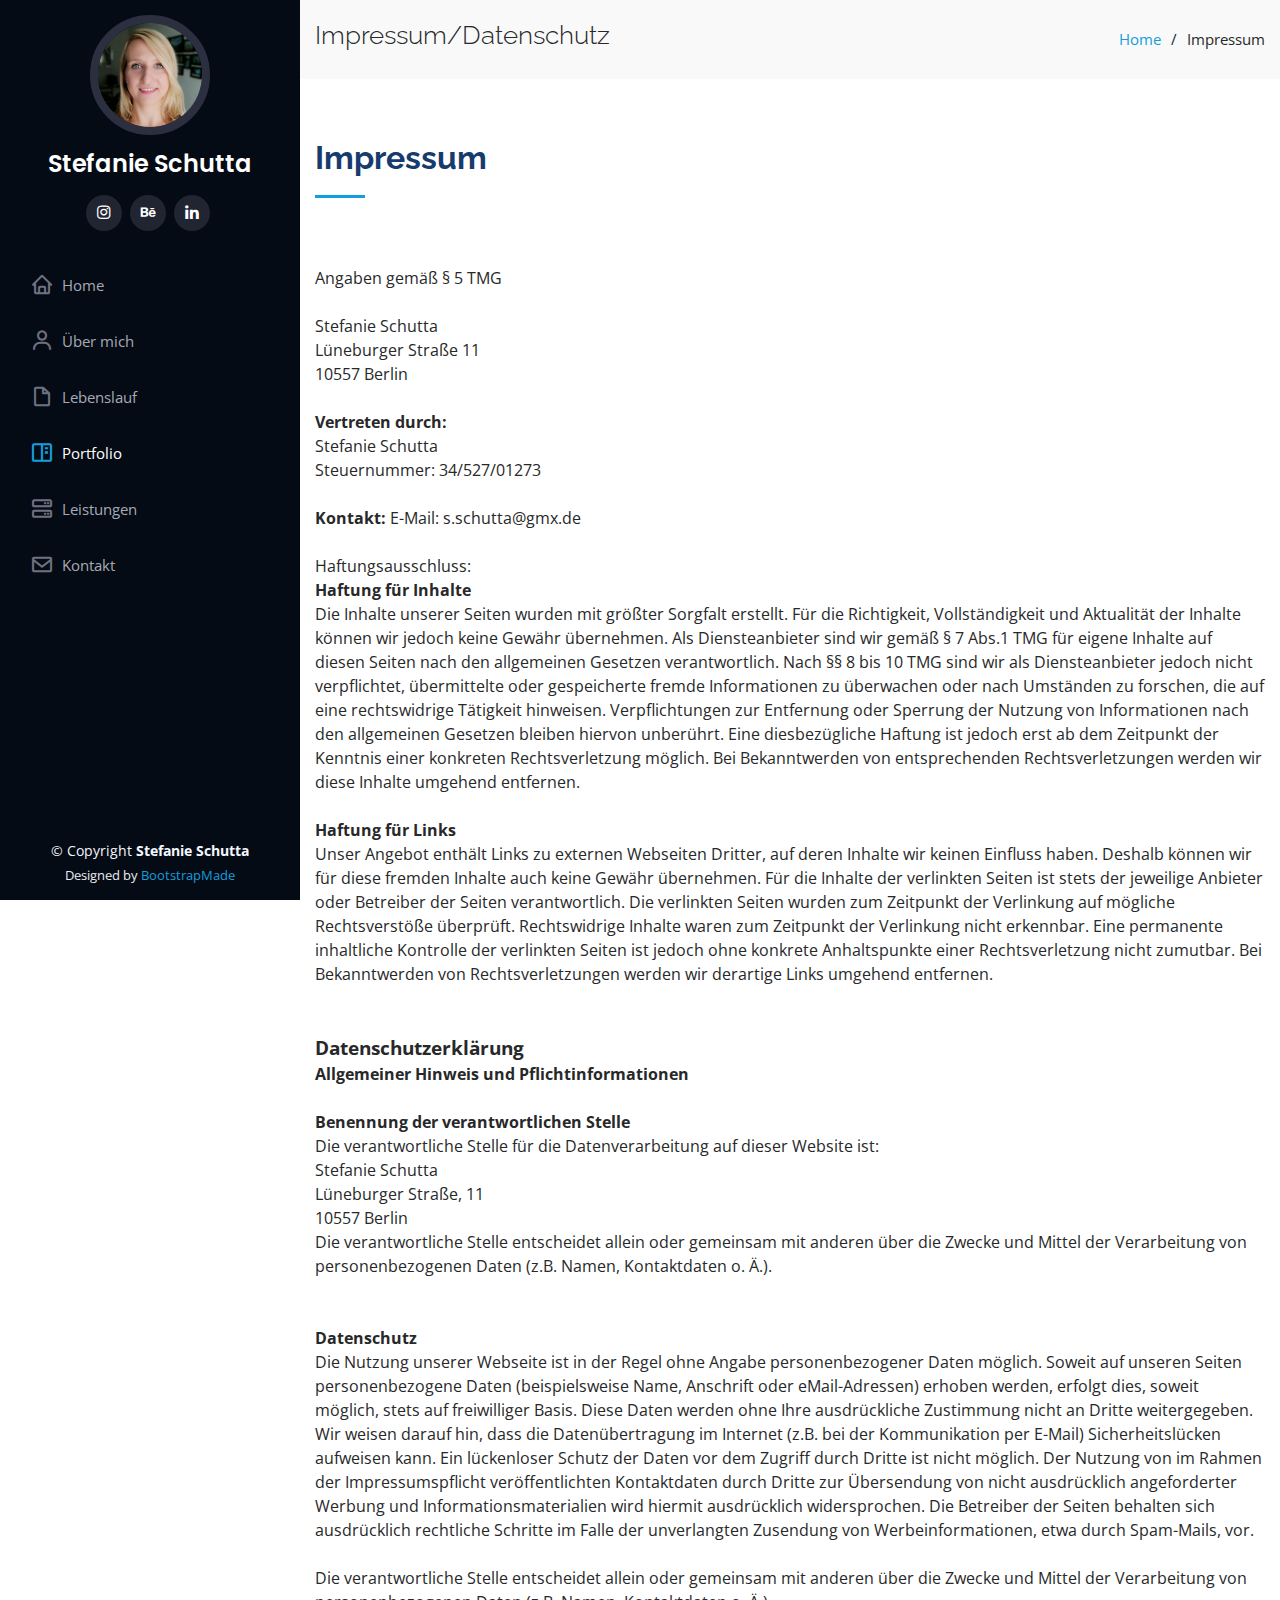
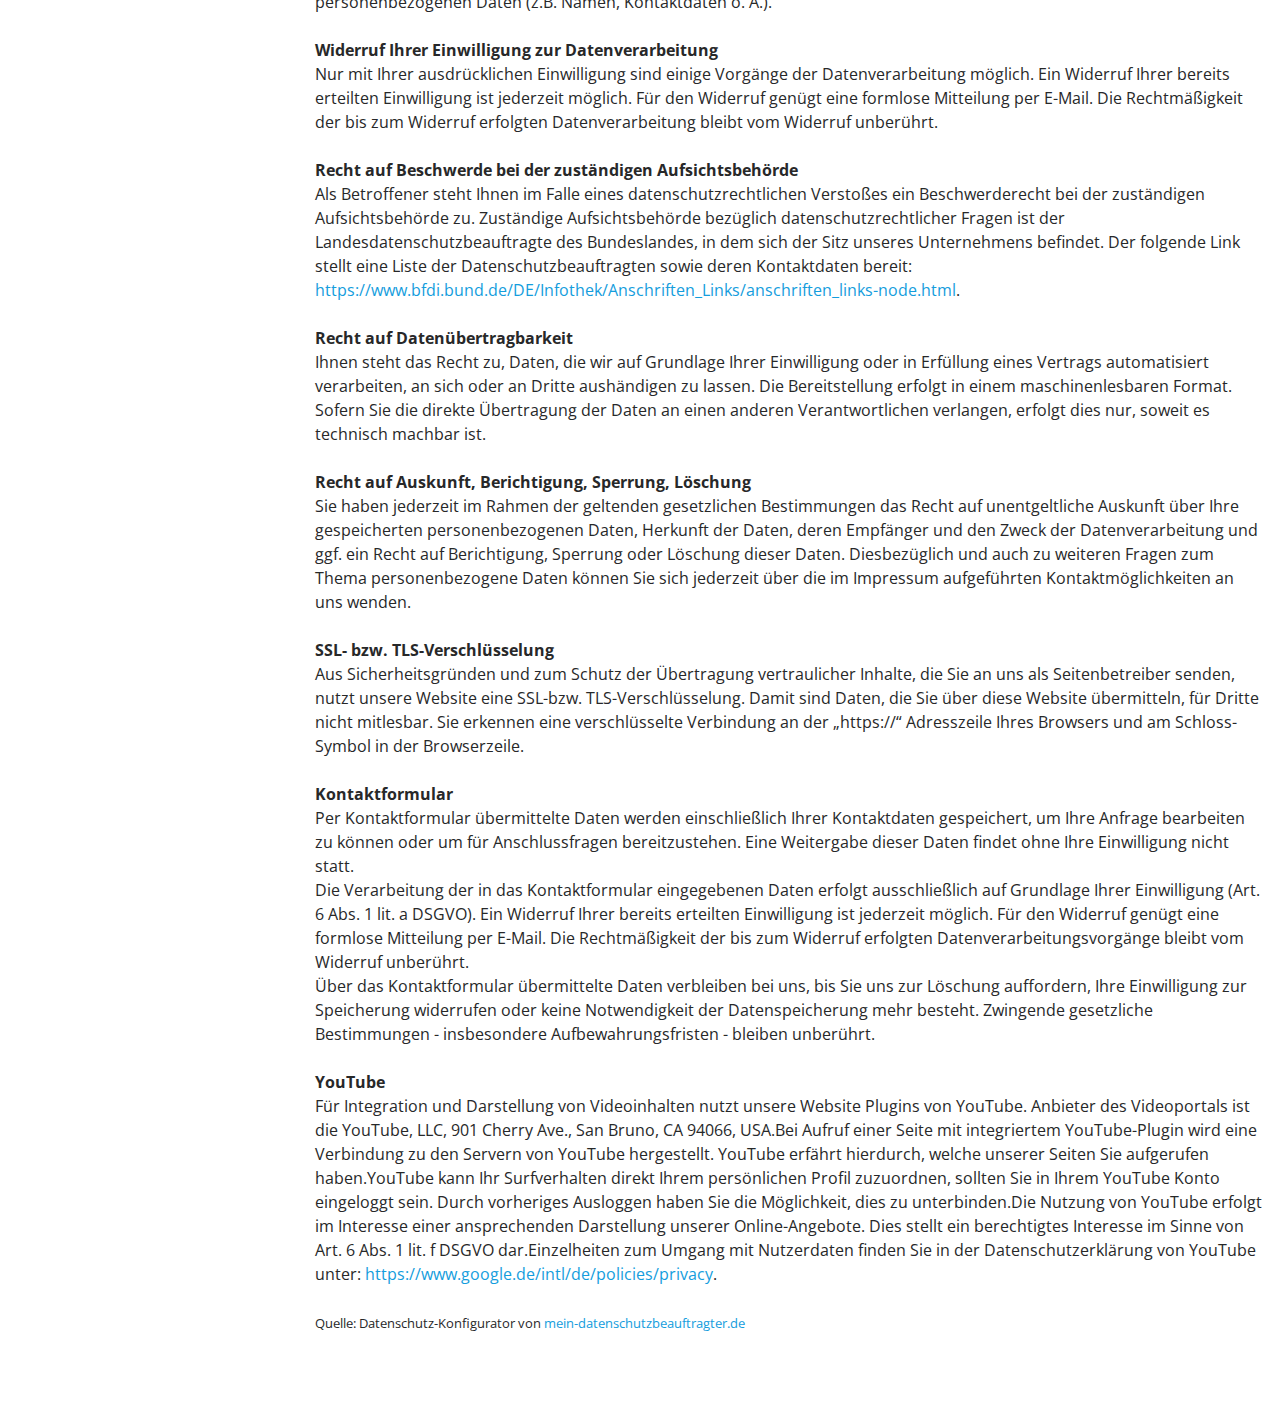
==== impressum.html @ f5944e2e "add impressum, content, portfolio" ====
<!DOCTYPE html>
<html lang="en">

<head>
  <meta charset="utf-8">
  <meta content="width=device-width, initial-scale=1.0" name="viewport">

  <title>Impressum</title>
  <meta content="" name="description">
  <meta content="" name="keywords">

  <!-- Favicons -->
  <link href="assets/img/favicon.png" rel="icon">
  <link href="assets/img/apple-touch-icon.png" rel="apple-touch-icon">

  <!-- Google Fonts -->
  <link href="https://fonts.googleapis.com/css?family=Open+Sans:300,300i,400,400i,600,600i,700,700i|Raleway:300,300i,400,400i,500,500i,600,600i,700,700i|Poppins:300,300i,400,400i,500,500i,600,600i,700,700i" rel="stylesheet">

  <!-- Vendor CSS Files -->
  <link href="assets/vendor/bootstrap/css/bootstrap.min.css" rel="stylesheet">
  <link href="assets/vendor/icofont/icofont.min.css" rel="stylesheet">
  <link href="assets/vendor/boxicons/css/boxicons.min.css" rel="stylesheet">
  <link href="assets/vendor/venobox/venobox.css" rel="stylesheet">
  <link href="assets/vendor/owl.carousel/assets/owl.carousel.min.css" rel="stylesheet">
  <link href="assets/vendor/aos/aos.css" rel="stylesheet">

  <!-- Template Main CSS File -->
  <link href="assets/css/style.css" rel="stylesheet">

  <!-- =======================================================
  * Template Name: iPortfolio - v1.5.0
  * Template URL: https://bootstrapmade.com/iportfolio-bootstrap-portfolio-websites-template/
  * Author: BootstrapMade.com
  * License: https://bootstrapmade.com/license/
  ======================================================== -->
</head>

<body>

  <!-- ======= Mobile nav toggle button ======= -->
  <button type="button" class="mobile-nav-toggle d-xl-none"><i class="icofont-navigation-menu"></i></button>

  <!-- ======= Header ======= -->
  <header id="header">
    <div class="d-flex flex-column">

      <div class="profile">
        <img src="assets/img/profile-img.jpg" alt="" class="img-fluid rounded-circle">
        <h1 class="text-light"><a href="index.html">Stefanie Schutta</a></h1>
        <div class="social-links mt-3 text-center">
          <a href="https://www.instagram.com/stefanie.schutta/" target="blank" class="instagram"><i
              class="bx bxl-instagram"></i></a>
          <a href="https://www.behance.net/stefanieschutta" target="blank" class="google-plus"><i class='bx bxl-behance'></i></a>
          <a href="https://www.linkedin.com/in/stefanie-schutta-068b83188/" target="blank" class="linkedin"><i
              class="bx bxl-linkedin"></i></a>
        </div>
      </div>

      <nav class="nav-menu">
        <ul>
          <li><a href="index.html"><i class="bx bx-home"></i> <span>Home</span></a></li>
          <li><a href="#about"><i class="bx bx-user"></i> <span>Über mich</span></a></li>
          <li><a href="#resume"><i class="bx bx-file-blank"></i> <span>Lebenslauf</span></a></li>
          <li class="active"><a href="#portfolio"><i class="bx bx-book-content"></i> Portfolio</a></li>
          <li><a href="#services"><i class="bx bx-server"></i> Leistungen</a></li>
          <li><a href="#contact"><i class="bx bx-envelope"></i> Kontakt</a></li>

        </ul>
      </nav><!-- .nav-menu -->
      <button type="button" class="mobile-nav-toggle d-xl-none"><i class="icofont-navigation-menu"></i></button>

    </div>
  </header><!-- End Header -->

  <main id="main">

    <!-- ======= Breadcrumbs ======= -->
    <section id="breadcrumbs" class="breadcrumbs">
      <div class="container">

        <div class="d-flex justify-content-between align-items-center">
          <h2>Impressum/Datenschutz</h2>
          <ol>
            <li><a href="index.html">Home</a></li>
            <li>Impressum</li>
          </ol>
        </div>

      </div>
    </section><!-- End Breadcrumbs -->

<!-- ======= Impressum Section ======= -->
<section id="about" class="about">
  <div class="container">

    <div class="section-title">
      <h2>Impressum</h2><br><br>
      <p>Angaben gemäß § 5 TMG
      <br>
      <br> Stefanie Schutta
      <br> Lüneburger Straße 11
      <br> 10557 Berlin
      <br><br> <strong> Vertreten durch:</strong>
      <br> Stefanie Schutta
      <br> Steuernummer: 34/527/01273
      <br> <br>
      <strong> Kontakt:</strong>
      E-Mail: s.schutta@gmx.de
      <br> <br>
      Haftungsausschluss:
      <p><strong>Haftung für Inhalte</strong></p>
      Die Inhalte unserer Seiten wurden mit größter Sorgfalt erstellt. Für die Richtigkeit, Vollständigkeit und Aktualität der
      Inhalte können wir jedoch keine Gewähr übernehmen. Als Diensteanbieter sind wir gemäß § 7 Abs.1 TMG für eigene Inhalte
      auf diesen Seiten nach den allgemeinen Gesetzen verantwortlich. Nach §§ 8 bis 10 TMG sind wir als Diensteanbieter jedoch
      nicht verpflichtet, übermittelte oder gespeicherte fremde Informationen zu überwachen oder nach Umständen zu forschen,
      die auf eine rechtswidrige Tätigkeit hinweisen. Verpflichtungen zur Entfernung oder Sperrung der Nutzung von
      Informationen nach den allgemeinen Gesetzen bleiben hiervon unberührt. Eine diesbezügliche Haftung ist jedoch erst ab
      dem Zeitpunkt der Kenntnis einer konkreten Rechtsverletzung möglich. Bei Bekanntwerden von entsprechenden
      Rechtsverletzungen werden wir diese Inhalte umgehend entfernen.
      <br><br>
      <p><strong> Haftung für Links </strong></p>
      Unser Angebot enthält Links zu externen Webseiten Dritter, auf deren Inhalte wir keinen Einfluss haben. Deshalb können
      wir für diese fremden Inhalte auch keine Gewähr übernehmen. Für die Inhalte der verlinkten Seiten ist stets der
      jeweilige Anbieter oder Betreiber der Seiten verantwortlich. Die verlinkten Seiten wurden zum Zeitpunkt der Verlinkung
      auf mögliche Rechtsverstöße überprüft. Rechtswidrige Inhalte waren zum Zeitpunkt der Verlinkung nicht erkennbar. Eine
      permanente inhaltliche Kontrolle der verlinkten Seiten ist jedoch ohne konkrete Anhaltspunkte einer Rechtsverletzung
      nicht zumutbar. Bei Bekanntwerden von Rechtsverletzungen werden wir derartige Links umgehend entfernen.
      <br> <br><br>

      <p><strong><big>Datenschutzerklärung</big></strong></p>
      <p><strong>Allgemeiner Hinweis und Pflichtinformationen</strong></p>
      <br>
      <p><strong>Benennung der verantwortlichen Stelle</strong></p>
      <p>Die verantwortliche Stelle für die Datenverarbeitung auf dieser Website ist:</p>
      <p><span id="s3-t-ansprechpartner">Stefanie Schutta</span><br><span
          id="s3-t-strasse">Lüneburger Straße, 11</span><br><span id="s3-t-plz">10557</span> <span id="s3-t-ort">Berlin</span>
          <br>
      </p>
      <p></p>
      <p>Die verantwortliche Stelle entscheidet allein oder gemeinsam mit anderen über die Zwecke und Mittel der Verarbeitung
        von personenbezogenen Daten (z.B. Namen, Kontaktdaten o. Ä.).</p>
        <br><br>
     <p><strong> Datenschutz </strong></p>
      Die Nutzung unserer Webseite ist in der Regel ohne Angabe personenbezogener Daten möglich. Soweit auf unseren Seiten
      personenbezogene Daten (beispielsweise Name, Anschrift oder eMail-Adressen) erhoben werden, erfolgt dies, soweit
      möglich, stets auf freiwilliger Basis. Diese Daten werden ohne Ihre ausdrückliche Zustimmung nicht an Dritte
      weitergegeben. Wir weisen darauf hin, dass die Datenübertragung im Internet (z.B. bei der Kommunikation per E-Mail)
      Sicherheitslücken aufweisen kann. Ein lückenloser Schutz der Daten vor dem Zugriff durch Dritte ist nicht möglich. Der
      Nutzung von im Rahmen der Impressumspflicht veröffentlichten Kontaktdaten durch Dritte zur Übersendung von nicht
      ausdrücklich angeforderter Werbung und Informationsmaterialien wird hiermit ausdrücklich widersprochen. Die Betreiber
      der Seiten behalten sich ausdrücklich rechtliche Schritte im Falle der unverlangten Zusendung von Werbeinformationen,
      etwa durch Spam-Mails, vor. </p>
      <br>      
      <p>Die verantwortliche Stelle entscheidet allein oder gemeinsam mit anderen über die Zwecke und Mittel der Verarbeitung
        von personenbezogenen Daten (z.B. Namen, Kontaktdaten o. Ä.).</p>
      <br>
      <p><strong>Widerruf Ihrer Einwilligung zur Datenverarbeitung</strong></p>
      <p>Nur mit Ihrer ausdrücklichen Einwilligung sind einige Vorgänge der Datenverarbeitung möglich. Ein Widerruf Ihrer
        bereits erteilten Einwilligung ist jederzeit möglich. Für den Widerruf genügt eine formlose Mitteilung per E-Mail. Die
        Rechtmäßigkeit der bis zum Widerruf erfolgten Datenverarbeitung bleibt vom Widerruf unberührt.</p>
      <br>
      <p><strong>Recht auf Beschwerde bei der zuständigen Aufsichtsbehörde</strong></p>
      <p>Als Betroffener steht Ihnen im Falle eines datenschutzrechtlichen Verstoßes ein Beschwerderecht bei der zuständigen
        Aufsichtsbehörde zu. Zuständige Aufsichtsbehörde bezüglich datenschutzrechtlicher Fragen ist der
        Landesdatenschutzbeauftragte des Bundeslandes, in dem sich der Sitz unseres Unternehmens befindet. Der folgende Link
        stellt eine Liste der Datenschutzbeauftragten sowie deren Kontaktdaten bereit: <a
          href="https://www.bfdi.bund.de/DE/Infothek/Anschriften_Links/anschriften_links-node.html"
          target="_blank">https://www.bfdi.bund.de/DE/Infothek/Anschriften_Links/anschriften_links-node.html</a>.</p>
      <br>
      <p><strong>Recht auf Datenübertragbarkeit</strong></p>
      <p>Ihnen steht das Recht zu, Daten, die wir auf Grundlage Ihrer Einwilligung oder in Erfüllung eines Vertrags
        automatisiert verarbeiten, an sich oder an Dritte aushändigen zu lassen. Die Bereitstellung erfolgt in einem
        maschinenlesbaren Format. Sofern Sie die direkte Übertragung der Daten an einen anderen Verantwortlichen verlangen,
        erfolgt dies nur, soweit es technisch machbar ist.</p>
      <br>
      <p><strong>Recht auf Auskunft, Berichtigung, Sperrung, Löschung</strong></p>
      <p>Sie haben jederzeit im Rahmen der geltenden gesetzlichen Bestimmungen das Recht auf unentgeltliche Auskunft über Ihre
        gespeicherten personenbezogenen Daten, Herkunft der Daten, deren Empfänger und den Zweck der Datenverarbeitung und
        ggf. ein Recht auf Berichtigung, Sperrung oder Löschung dieser Daten. Diesbezüglich und auch zu weiteren Fragen zum
        Thema personenbezogene Daten können Sie sich jederzeit über die im Impressum aufgeführten Kontaktmöglichkeiten an uns
        wenden.</p>
      <br>
      <p><strong>SSL- bzw. TLS-Verschlüsselung</strong></p>
      <p>Aus Sicherheitsgründen und zum Schutz der Übertragung vertraulicher Inhalte, die Sie an uns als Seitenbetreiber
        senden, nutzt unsere Website eine SSL-bzw. TLS-Verschlüsselung. Damit sind Daten, die Sie über diese Website
        übermitteln, für Dritte nicht mitlesbar. Sie erkennen eine verschlüsselte Verbindung an der „https://“ Adresszeile
        Ihres Browsers und am Schloss-Symbol in der Browserzeile.</p>
      <br>
      <p><strong>Kontaktformular</strong></p>
      <p>Per Kontaktformular übermittelte Daten werden einschließlich Ihrer Kontaktdaten gespeichert, um Ihre Anfrage
        bearbeiten zu können oder um für Anschlussfragen bereitzustehen. Eine Weitergabe dieser Daten findet ohne Ihre
        Einwilligung nicht statt.</p>
      <p>Die Verarbeitung der in das Kontaktformular eingegebenen Daten erfolgt ausschließlich auf Grundlage Ihrer
        Einwilligung (Art. 6 Abs. 1 lit. a DSGVO). Ein Widerruf Ihrer bereits erteilten Einwilligung ist jederzeit möglich.
        Für den Widerruf genügt eine formlose Mitteilung per E-Mail. Die Rechtmäßigkeit der bis zum Widerruf erfolgten
        Datenverarbeitungsvorgänge bleibt vom Widerruf unberührt.</p>
      <p>Über das Kontaktformular übermittelte Daten verbleiben bei uns, bis Sie uns zur Löschung auffordern, Ihre
        Einwilligung zur Speicherung widerrufen oder keine Notwendigkeit der Datenspeicherung mehr besteht. Zwingende
        gesetzliche Bestimmungen - insbesondere Aufbewahrungsfristen - bleiben unberührt.</p>
      <br>
      <p><strong>YouTube</strong></p>
      <p>Für Integration und Darstellung von Videoinhalten nutzt unsere Website Plugins von YouTube. Anbieter des Videoportals
        ist die YouTube, LLC, 901 Cherry Ave., San Bruno, CA 94066, USA.Bei Aufruf einer Seite mit integriertem YouTube-Plugin wird eine Verbindung zu den Servern von YouTube hergestellt.
        YouTube erfährt hierdurch, welche unserer Seiten Sie aufgerufen haben.YouTube kann Ihr Surfverhalten direkt Ihrem persönlichen Profil zuzuordnen, sollten Sie in Ihrem YouTube Konto
        eingeloggt sein. Durch vorheriges Ausloggen haben Sie die Möglichkeit, dies zu unterbinden.Die Nutzung von YouTube erfolgt im Interesse einer ansprechenden Darstellung unserer Online-Angebote. Dies stellt ein
        berechtigtes Interesse im Sinne von Art. 6 Abs. 1 lit. f DSGVO dar.Einzelheiten zum Umgang mit Nutzerdaten finden Sie in der Datenschutzerklärung von YouTube unter: <a
          href="https://www.google.de/intl/de/policies/privacy">https://www.google.de/intl/de/policies/privacy</a>.</p>
          <br>
      <p><small>Quelle: Datenschutz-Konfigurator von <a href="http://www.mein-datenschutzbeauftragter.de"
            target="_blank">mein-datenschutzbeauftragter.de</a></small></p>

    </div>
</section><!-- End Impressum Section -->




  </main><!-- End #main -->

  <!-- ======= Footer ======= -->
  <footer id="footer">
    <div class="container">
      <div class="copyright">
        &copy; Copyright <strong><span>Stefanie Schutta</span></strong>
      </div>
      <div class="credits">
        <!-- All the links in the footer should remain intact. -->
        <!-- You can delete the links only if you purchased the pro version. -->
        <!-- Licensing information: https://bootstrapmade.com/license/ -->
        <!-- Purchase the pro version with working PHP/AJAX contact form: https://bootstrapmade.com/iportfolio-bootstrap-portfolio-websites-template/ -->
        Designed by <a href="https://bootstrapmade.com/">BootstrapMade</a>
      </div>
    </div>
  </footer><!-- End  Footer -->

  <a href="#" class="back-to-top"><i class="icofont-simple-up"></i></a>

  <!-- Vendor JS Files -->
  <script src="assets/vendor/jquery/jquery.min.js"></script>
  <script src="assets/vendor/bootstrap/js/bootstrap.bundle.min.js"></script>
  <script src="assets/vendor/jquery.easing/jquery.easing.min.js"></script>
  <script src="assets/vendor/php-email-form/validate.js"></script>
  <script src="assets/vendor/waypoints/jquery.waypoints.min.js"></script>
  <script src="assets/vendor/counterup/counterup.min.js"></script>
  <script src="assets/vendor/isotope-layout/isotope.pkgd.min.js"></script>
  <script src="assets/vendor/venobox/venobox.min.js"></script>
  <script src="assets/vendor/owl.carousel/owl.carousel.min.js"></script>
  <script src="assets/vendor/typed.js/typed.min.js"></script>
  <script src="assets/vendor/aos/aos.js"></script>

  <!-- Template Main JS File -->
  <script src="assets/js/main.js"></script>

</body>

</html>
---- assets/vendor/venobox/venobox.css ----
/* ------ venobox.css --------*/
.vbox-overlay *, .vbox-overlay *:before, .vbox-overlay *:after{
    -webkit-backface-visibility: hidden;
    -webkit-box-sizing:border-box;
    -moz-box-sizing:border-box;
    box-sizing:border-box;
}
.vbox-overlay * { 
    -webkit-backface-visibility: visible;
    backface-visibility: visible;
}
.vbox-overlay{
    display: -webkit-flex;
    display: flex;
    -webkit-flex-direction: column;
    flex-direction: column;
    -webkit-justify-content: center;
    justify-content: center;
    -webkit-align-items: center;
    align-items: center;
    position: fixed;
    left: 0;
    top: 0;
    bottom: 0;
    right: 0;
    z-index: 999999;
}

/* ----- navigation ----- */
.vbox-title{
    width: 100%;
    height: 40px;
    float: left;
    text-align: center;
    line-height: 28px;
    font-size: 12px;
    padding: 6px 50px;
    overflow: hidden;
    position: fixed;
    display: none;
    left: 0;
    z-index: 89;
}
.vbox-close{
    cursor: pointer;
    position: fixed;
    top: -1px;
    right: 0;
    width: 50px;
    height: 40px;
    padding: 6px;
    display: block;
    background-position:10px center;
    overflow: hidden;
    font-size: 24px;
    line-height: 1;
    text-align: center;
    z-index: 99;
}
.vbox-left{
    cursor: pointer;
    position: fixed;
    left: 0;
    height: 40px;
    overflow: hidden;
    line-height: 28px;
    font-size: 12px;
    z-index: 99;
    display: flex;
    align-items:center;
}
.vbox-num{
    display: inline-block;
    margin: 6px 0 6px 15px;
}
/* ----- Social share ----- */
.vbox-share{
    line-height: 28px;
    font-size: 12px;
    overflow: hidden;
    position: fixed;
    left: 0;
    z-index: 98;
    display: flex;
    align-items:center;
    justify-content: center;
    width: 100%;
    text-align: center;
}
.vbox-share svg{
    max-height: 28px;
    width: 28px;
    z-index: 10;
    margin-left: 12px;
    margin-top: 6px;
    margin-bottom: 6px;
    vertical-align: middle;
}


/* ----- navigation ARROWS ----- */
.vbox-next, .vbox-prev{
    position: fixed;
    top: 50%;
    margin-top: -15px;
    overflow: hidden;
    cursor: pointer;
    display: block;
    width: 45px;
    height: 45px;
    z-index: 99;
}
.vbox-next span, .vbox-prev span{
    position: relative;
    width: 20px;
    height: 20px;
    border: 2px solid transparent;
    border-top-color: #B6B6B6;
    border-right-color: #B6B6B6;
    text-indent: -100px;
    position: absolute;
    top: 8px;
    display: block;
}
.vbox-prev{
    left: 15px;
}
.vbox-next{
    right: 15px;
}
.vbox-prev span{
    left: 10px;
    -ms-transform: rotate(-135deg);
    -webkit-transform: rotate(-135deg);
    transform: rotate(-135deg);
}
.vbox-next span{
    -ms-transform: rotate(45deg);
    -webkit-transform: rotate(45deg);
    transform: rotate(45deg);
    right: 10px;
}
/* ------- inline window ------ */
.vbox-inline{
    width: 420px;
    height: 315px;
    height: 70vh;
    padding: 10px;
    background: #fff;
    margin: 0 auto;
    overflow: auto;
    text-align: left;
}
/* ------- Video & iFrames window ------ */
.venoframe{
    max-width: 100%;
    width: 100%;
    border: none;
    width: 100%;
    height: 260px;
    height: 70vh;
}
.venoframe.vbvid{
    height: 260px;
}
@media (min-width: 768px) {
    .venoframe, .vbox-inline{
        width: 90%;
        height: 360px;
        height: 70vh;
    }
    .venoframe.vbvid{
        width: 640px;
        height: 360px;
    }
}
@media (min-width: 992px) {
    .venoframe, .vbox-inline{
        max-width: 1200px;
        width: 80%;
        height: 540px;
        height: 70vh;
    }
    .venoframe.vbvid{
        width: 960px;
        height: 540px;
    }
}
/* 
Please do NOT edit this part! 
or at least read this note: http://i.imgur.com/7C0ws9e.gif
*/
.vbox-open{
    overflow: hidden;
}
.vbox-container{
    position: absolute;
    left: 0;
    right: 0;
    top: 0;
    bottom: 0;
    overflow-x: hidden;
    overflow-y: scroll;
    overflow-scrolling: touch;
    -webkit-overflow-scrolling: touch;
    z-index: 20;
    max-height: 100%;

}

.vbox-content{
    text-align: center;
    float: left;
    width: 100%;
    position: relative;
    overflow: hidden;
    padding: 20px 4%;
}
.vbox-container img{
    max-width: 100%;
    height: auto;
}
.vbox-figlio{
    box-shadow: 0 0 12px rgba(0,0,0,0.19), 0 6px 6px rgba(0,0,0,0.23);
    max-width: 100%;
    text-align: initial;
}
img.vbox-figlio{
    -webkit-user-select: none;
-khtml-user-select: none;
-moz-user-select: none;
-o-user-select: none;
user-select: none;
}
.vbox-content.swipe-left{
    margin-left: -200px !important;
}
.vbox-content.swipe-right{
    margin-left: 200px !important;
}
.vbox-animated{
    webkit-transition: margin 300ms ease-out;
    transition: margin 300ms ease-out;
}

/* ---------- preloader ----------
 * SPINKIT 
 * http://tobiasahlin.com/spinkit/
-------------------------------- */
.sk-double-bounce,.sk-rotating-plane{width:40px;height:40px;margin:40px auto}.sk-rotating-plane{background-color:#333;-webkit-animation:sk-rotatePlane 1.2s infinite ease-in-out;animation:sk-rotatePlane 1.2s infinite ease-in-out}@-webkit-keyframes sk-rotatePlane{0%{-webkit-transform:perspective(120px) rotateX(0) rotateY(0);transform:perspective(120px) rotateX(0) rotateY(0)}50%{-webkit-transform:perspective(120px) rotateX(-180.1deg) rotateY(0);transform:perspective(120px) rotateX(-180.1deg) rotateY(0)}100%{-webkit-transform:perspective(120px) rotateX(-180deg) rotateY(-179.9deg);transform:perspective(120px) rotateX(-180deg) rotateY(-179.9deg)}}@keyframes sk-rotatePlane{0%{-webkit-transform:perspective(120px) rotateX(0) rotateY(0);transform:perspective(120px) rotateX(0) rotateY(0)}50%{-webkit-transform:perspective(120px) rotateX(-180.1deg) rotateY(0);transform:perspective(120px) rotateX(-180.1deg) rotateY(0)}100%{-webkit-transform:perspective(120px) rotateX(-180deg) rotateY(-179.9deg);transform:perspective(120px) rotateX(-180deg) rotateY(-179.9deg)}}.sk-double-bounce{position:relative}.sk-double-bounce .sk-child{width:100%;height:100%;border-radius:50%;background-color:#333;opacity:.6;position:absolute;top:0;left:0;-webkit-animation:sk-doubleBounce 2s infinite ease-in-out;animation:sk-doubleBounce 2s infinite ease-in-out}.sk-chasing-dots .sk-child,.sk-spinner-pulse,.sk-three-bounce .sk-child{background-color:#333;border-radius:100%}.sk-double-bounce .sk-double-bounce2{-webkit-animation-delay:-1s;animation-delay:-1s}@-webkit-keyframes sk-doubleBounce{0%,100%{-webkit-transform:scale(0);transform:scale(0)}50%{-webkit-transform:scale(1);transform:scale(1)}}@keyframes sk-doubleBounce{0%,100%{-webkit-transform:scale(0);transform:scale(0)}50%{-webkit-transform:scale(1);transform:scale(1)}}.sk-wave{margin:40px auto;width:50px;height:40px;text-align:center;font-size:10px}.sk-wave .sk-rect{background-color:#333;height:100%;width:6px;display:inline-block;-webkit-animation:sk-waveStretchDelay 1.2s infinite ease-in-out;animation:sk-waveStretchDelay 1.2s infinite ease-in-out}.sk-wave .sk-rect1{-webkit-animation-delay:-1.2s;animation-delay:-1.2s}.sk-wave .sk-rect2{-webkit-animation-delay:-1.1s;animation-delay:-1.1s}.sk-wave .sk-rect3{-webkit-animation-delay:-1s;animation-delay:-1s}.sk-wave .sk-rect4{-webkit-animation-delay:-.9s;animation-delay:-.9s}.sk-wave .sk-rect5{-webkit-animation-delay:-.8s;animation-delay:-.8s}@-webkit-keyframes sk-waveStretchDelay{0%,100%,40%{-webkit-transform:scaleY(.4);transform:scaleY(.4)}20%{-webkit-transform:scaleY(1);transform:scaleY(1)}}@keyframes sk-waveStretchDelay{0%,100%,40%{-webkit-transform:scaleY(.4);transform:scaleY(.4)}20%{-webkit-transform:scaleY(1);transform:scaleY(1)}}.sk-wandering-cubes{margin:40px auto;width:40px;height:40px;position:relative}.sk-wandering-cubes .sk-cube{background-color:#333;width:10px;height:10px;position:absolute;top:0;left:0;-webkit-animation:sk-wanderingCube 1.8s ease-in-out -1.8s infinite both;animation:sk-wanderingCube 1.8s ease-in-out -1.8s infinite both}.sk-chasing-dots,.sk-spinner-pulse{width:40px;height:40px;margin:40px auto}.sk-wandering-cubes .sk-cube2{-webkit-animation-delay:-.9s;animation-delay:-.9s}@-webkit-keyframes sk-wanderingCube{0%{-webkit-transform:rotate(0);transform:rotate(0)}25%{-webkit-transform:translateX(30px) rotate(-90deg) scale(.5);transform:translateX(30px) rotate(-90deg) scale(.5)}50%{-webkit-transform:translateX(30px) translateY(30px) rotate(-179deg);transform:translateX(30px) translateY(30px) rotate(-179deg)}50.1%{-webkit-transform:translateX(30px) translateY(30px) rotate(-180deg);transform:translateX(30px) translateY(30px) rotate(-180deg)}75%{-webkit-transform:translateX(0) translateY(30px) rotate(-270deg) scale(.5);transform:translateX(0) translateY(30px) rotate(-270deg) scale(.5)}100%{-webkit-transform:rotate(-360deg);transform:rotate(-360deg)}}@keyframes sk-wanderingCube{0%{-webkit-transform:rotate(0);transform:rotate(0)}25%{-webkit-transform:translateX(30px) rotate(-90deg) scale(.5);transform:translateX(30px) rotate(-90deg) scale(.5)}50%{-webkit-transform:translateX(30px) translateY(30px) rotate(-179deg);transform:translateX(30px) translateY(30px) rotate(-179deg)}50.1%{-webkit-transform:translateX(30px) translateY(30px) rotate(-180deg);transform:translateX(30px) translateY(30px) rotate(-180deg)}75%{-webkit-transform:translateX(0) translateY(30px) rotate(-270deg) scale(.5);transform:translateX(0) translateY(30px) rotate(-270deg) scale(.5)}100%{-webkit-transform:rotate(-360deg);transform:rotate(-360deg)}}.sk-spinner-pulse{-webkit-animation:sk-pulseScaleOut 1s infinite ease-in-out;animation:sk-pulseScaleOut 1s infinite ease-in-out}@-webkit-keyframes sk-pulseScaleOut{0%{-webkit-transform:scale(0);transform:scale(0)}100%{-webkit-transform:scale(1);transform:scale(1);opacity:0}}@keyframes sk-pulseScaleOut{0%{-webkit-transform:scale(0);transform:scale(0)}100%{-webkit-transform:scale(1);transform:scale(1);opacity:0}}.sk-chasing-dots{position:relative;text-align:center;-webkit-animation:sk-chasingDotsRotate 2s infinite linear;animation:sk-chasingDotsRotate 2s infinite linear}.sk-chasing-dots .sk-child{width:60%;height:60%;display:inline-block;position:absolute;top:0;-webkit-animation:sk-chasingDotsBounce 2s infinite ease-in-out;animation:sk-chasingDotsBounce 2s infinite ease-in-out}.sk-chasing-dots .sk-dot2{top:auto;bottom:0;-webkit-animation-delay:-1s;animation-delay:-1s}@-webkit-keyframes sk-chasingDotsRotate{100%{-webkit-transform:rotate(360deg);transform:rotate(360deg)}}@keyframes sk-chasingDotsRotate{100%{-webkit-transform:rotate(360deg);transform:rotate(360deg)}}@-webkit-keyframes sk-chasingDotsBounce{0%,100%{-webkit-transform:scale(0);transform:scale(0)}50%{-webkit-transform:scale(1);transform:scale(1)}}@keyframes sk-chasingDotsBounce{0%,100%{-webkit-transform:scale(0);transform:scale(0)}50%{-webkit-transform:scale(1);transform:scale(1)}}.sk-three-bounce{margin:40px auto;width:80px;text-align:center}.sk-three-bounce .sk-child{width:20px;height:20px;display:inline-block;-webkit-animation:sk-three-bounce 1.4s ease-in-out 0s infinite both;animation:sk-three-bounce 1.4s ease-in-out 0s infinite both}.sk-circle .sk-child:before,.sk-fading-circle .sk-circle:before{display:block;border-radius:100%;content:'';background-color:#333}.sk-three-bounce .sk-bounce1{-webkit-animation-delay:-.32s;animation-delay:-.32s}.sk-three-bounce .sk-bounce2{-webkit-animation-delay:-.16s;animation-delay:-.16s}@-webkit-keyframes sk-three-bounce{0%,100%,80%{-webkit-transform:scale(0);transform:scale(0)}40%{-webkit-transform:scale(1);transform:scale(1)}}@keyframes sk-three-bounce{0%,100%,80%{-webkit-transform:scale(0);transform:scale(0)}40%{-webkit-transform:scale(1);transform:scale(1)}}.sk-circle{margin:40px auto;width:40px;height:40px;position:relative}.sk-circle .sk-child{width:100%;height:100%;position:absolute;left:0;top:0}.sk-circle .sk-child:before{margin:0 auto;width:15%;height:15%;-webkit-animation:sk-circleBounceDelay 1.2s infinite ease-in-out both;animation:sk-circleBounceDelay 1.2s infinite ease-in-out both}.sk-circle .sk-circle2{-webkit-transform:rotate(30deg);-ms-transform:rotate(30deg);transform:rotate(30deg)}.sk-circle .sk-circle3{-webkit-transform:rotate(60deg);-ms-transform:rotate(60deg);transform:rotate(60deg)}.sk-circle .sk-circle4{-webkit-transform:rotate(90deg);-ms-transform:rotate(90deg);transform:rotate(90deg)}.sk-circle .sk-circle5{-webkit-transform:rotate(120deg);-ms-transform:rotate(120deg);transform:rotate(120deg)}.sk-circle .sk-circle6{-webkit-transform:rotate(150deg);-ms-transform:rotate(150deg);transform:rotate(150deg)}.sk-circle .sk-circle7{-webkit-transform:rotate(180deg);-ms-transform:rotate(180deg);transform:rotate(180deg)}.sk-circle .sk-circle8{-webkit-transform:rotate(210deg);-ms-transform:rotate(210deg);transform:rotate(210deg)}.sk-circle .sk-circle9{-webkit-transform:rotate(240deg);-ms-transform:rotate(240deg);transform:rotate(240deg)}.sk-circle .sk-circle10{-webkit-transform:rotate(270deg);-ms-transform:rotate(270deg);transform:rotate(270deg)}.sk-circle .sk-circle11{-webkit-transform:rotate(300deg);-ms-transform:rotate(300deg);transform:rotate(300deg)}.sk-circle .sk-circle12{-webkit-transform:rotate(330deg);-ms-transform:rotate(330deg);transform:rotate(330deg)}.sk-circle .sk-circle2:before{-webkit-animation-delay:-1.1s;animation-delay:-1.1s}.sk-circle .sk-circle3:before{-webkit-animation-delay:-1s;animation-delay:-1s}.sk-circle .sk-circle4:before{-webkit-animation-delay:-.9s;animation-delay:-.9s}.sk-circle .sk-circle5:before{-webkit-animation-delay:-.8s;animation-delay:-.8s}.sk-circle .sk-circle6:before{-webkit-animation-delay:-.7s;animation-delay:-.7s}.sk-circle .sk-circle7:before{-webkit-animation-delay:-.6s;animation-delay:-.6s}.sk-circle .sk-circle8:before{-webkit-animation-delay:-.5s;animation-delay:-.5s}.sk-circle .sk-circle9:before{-webkit-animation-delay:-.4s;animation-delay:-.4s}.sk-circle .sk-circle10:before{-webkit-animation-delay:-.3s;animation-delay:-.3s}.sk-circle .sk-circle11:before{-webkit-animation-delay:-.2s;animation-delay:-.2s}.sk-circle .sk-circle12:before{-webkit-animation-delay:-.1s;animation-delay:-.1s}@-webkit-keyframes sk-circleBounceDelay{0%,100%,80%{-webkit-transform:scale(0);transform:scale(0)}40%{-webkit-transform:scale(1);transform:scale(1)}}@keyframes sk-circleBounceDelay{0%,100%,80%{-webkit-transform:scale(0);transform:scale(0)}40%{-webkit-transform:scale(1);transform:scale(1)}}.sk-cube-grid{width:40px;height:40px;margin:40px auto}.sk-cube-grid .sk-cube{width:33.33%;height:33.33%;background-color:#333;float:left;-webkit-animation:sk-cubeGridScaleDelay 1.3s infinite ease-in-out;animation:sk-cubeGridScaleDelay 1.3s infinite ease-in-out}.sk-cube-grid .sk-cube1{-webkit-animation-delay:.2s;animation-delay:.2s}.sk-cube-grid .sk-cube2{-webkit-animation-delay:.3s;animation-delay:.3s}.sk-cube-grid .sk-cube3{-webkit-animation-delay:.4s;animation-delay:.4s}.sk-cube-grid .sk-cube4{-webkit-animation-delay:.1s;animation-delay:.1s}.sk-cube-grid .sk-cube5{-webkit-animation-delay:.2s;animation-delay:.2s}.sk-cube-grid .sk-cube6{-webkit-animation-delay:.3s;animation-delay:.3s}.sk-cube-grid .sk-cube7{-webkit-animation-delay:0ms;animation-delay:0ms}.sk-cube-grid .sk-cube8{-webkit-animation-delay:.1s;animation-delay:.1s}.sk-cube-grid .sk-cube9{-webkit-animation-delay:.2s;animation-delay:.2s}@-webkit-keyframes sk-cubeGridScaleDelay{0%,100%,70%{-webkit-transform:scale3D(1,1,1);transform:scale3D(1,1,1)}35%{-webkit-transform:scale3D(0,0,1);transform:scale3D(0,0,1)}}@keyframes sk-cubeGridScaleDelay{0%,100%,70%{-webkit-transform:scale3D(1,1,1);transform:scale3D(1,1,1)}35%{-webkit-transform:scale3D(0,0,1);transform:scale3D(0,0,1)}}.sk-fading-circle{margin:40px auto;width:40px;height:40px;position:relative}.sk-fading-circle .sk-circle{width:100%;height:100%;position:absolute;left:0;top:0}.sk-fading-circle .sk-circle:before{margin:0 auto;width:15%;height:15%;-webkit-animation:sk-circleFadeDelay 1.2s infinite ease-in-out both;animation:sk-circleFadeDelay 1.2s infinite ease-in-out both}.sk-fading-circle .sk-circle2{-webkit-transform:rotate(30deg);-ms-transform:rotate(30deg);transform:rotate(30deg)}.sk-fading-circle .sk-circle3{-webkit-transform:rotate(60deg);-ms-transform:rotate(60deg);transform:rotate(60deg)}.sk-fading-circle .sk-circle4{-webkit-transform:rotate(90deg);-ms-transform:rotate(90deg);transform:rotate(90deg)}.sk-fading-circle .sk-circle5{-webkit-transform:rotate(120deg);-ms-transform:rotate(120deg);transform:rotate(120deg)}.sk-fading-circle .sk-circle6{-webkit-transform:rotate(150deg);-ms-transform:rotate(150deg);transform:rotate(150deg)}.sk-fading-circle .sk-circle7{-webkit-transform:rotate(180deg);-ms-transform:rotate(180deg);transform:rotate(180deg)}.sk-fading-circle .sk-circle8{-webkit-transform:rotate(210deg);-ms-transform:rotate(210deg);transform:rotate(210deg)}.sk-fading-circle .sk-circle9{-webkit-transform:rotate(240deg);-ms-transform:rotate(240deg);transform:rotate(240deg)}.sk-fading-circle .sk-circle10{-webkit-transform:rotate(270deg);-ms-transform:rotate(270deg);transform:rotate(270deg)}.sk-fading-circle .sk-circle11{-webkit-transform:rotate(300deg);-ms-transform:rotate(300deg);transform:rotate(300deg)}.sk-fading-circle .sk-circle12{-webkit-transform:rotate(330deg);-ms-transform:rotate(330deg);transform:rotate(330deg)}.sk-fading-circle .sk-circle2:before{-webkit-animation-delay:-1.1s;animation-delay:-1.1s}.sk-fading-circle .sk-circle3:before{-webkit-animation-delay:-1s;animation-delay:-1s}.sk-fading-circle .sk-circle4:before{-webkit-animation-delay:-.9s;animation-delay:-.9s}.sk-fading-circle .sk-circle5:before{-webkit-animation-delay:-.8s;animation-delay:-.8s}.sk-fading-circle .sk-circle6:before{-webkit-animation-delay:-.7s;animation-delay:-.7s}.sk-fading-circle .sk-circle7:before{-webkit-animation-delay:-.6s;animation-delay:-.6s}.sk-fading-circle .sk-circle8:before{-webkit-animation-delay:-.5s;animation-delay:-.5s}.sk-fading-circle .sk-circle9:before{-webkit-animation-delay:-.4s;animation-delay:-.4s}.sk-fading-circle .sk-circle10:before{-webkit-animation-delay:-.3s;animation-delay:-.3s}.sk-fading-circle .sk-circle11:before{-webkit-animation-delay:-.2s;animation-delay:-.2s}.sk-fading-circle .sk-circle12:before{-webkit-animation-delay:-.1s;animation-delay:-.1s}@-webkit-keyframes sk-circleFadeDelay{0%,100%,39%{opacity:0}40%{opacity:1}}@keyframes sk-circleFadeDelay{0%,100%,39%{opacity:0}40%{opacity:1}}.sk-folding-cube{margin:40px auto;width:40px;height:40px;position:relative;-webkit-transform:rotateZ(45deg);transform:rotateZ(45deg)}.sk-folding-cube .sk-cube{float:left;width:50%;height:50%;position:relative;-webkit-transform:scale(1.1);-ms-transform:scale(1.1);transform:scale(1.1)}.sk-folding-cube .sk-cube:before{content:'';position:absolute;top:0;left:0;width:100%;height:100%;background-color:#333;-webkit-animation:sk-foldCubeAngle 2.4s infinite linear both;animation:sk-foldCubeAngle 2.4s infinite linear both;-webkit-transform-origin:100% 100%;-ms-transform-origin:100% 100%;transform-origin:100% 100%}.sk-folding-cube .sk-cube2{-webkit-transform:scale(1.1) rotateZ(90deg);transform:scale(1.1) rotateZ(90deg)}.sk-folding-cube .sk-cube3{-webkit-transform:scale(1.1) rotateZ(180deg);transform:scale(1.1) rotateZ(180deg)}.sk-folding-cube .sk-cube4{-webkit-transform:scale(1.1) rotateZ(270deg);transform:scale(1.1) rotateZ(270deg)}.sk-folding-cube .sk-cube2:before{-webkit-animation-delay:.3s;animation-delay:.3s}.sk-folding-cube .sk-cube3:before{-webkit-animation-delay:.6s;animation-delay:.6s}.sk-folding-cube .sk-cube4:before{-webkit-animation-delay:.9s;animation-delay:.9s}@-webkit-keyframes sk-foldCubeAngle{0%,10%{-webkit-transform:perspective(140px) rotateX(-180deg);transform:perspective(140px) rotateX(-180deg);opacity:0}25%,75%{-webkit-transform:perspective(140px) rotateX(0);transform:perspective(140px) rotateX(0);opacity:1}100%,90%{-webkit-transform:perspective(140px) rotateY(180deg);transform:perspective(140px) rotateY(180deg);opacity:0}}@keyframes sk-foldCubeAngle{0%,10%{-webkit-transform:perspective(140px) rotateX(-180deg);transform:perspective(140px) rotateX(-180deg);opacity:0}25%,75%{-webkit-transform:perspective(140px) rotateX(0);transform:perspective(140px) rotateX(0);opacity:1}100%,90%{-webkit-transform:perspective(140px) rotateY(180deg);transform:perspective(140px) rotateY(180deg);opacity:0}}
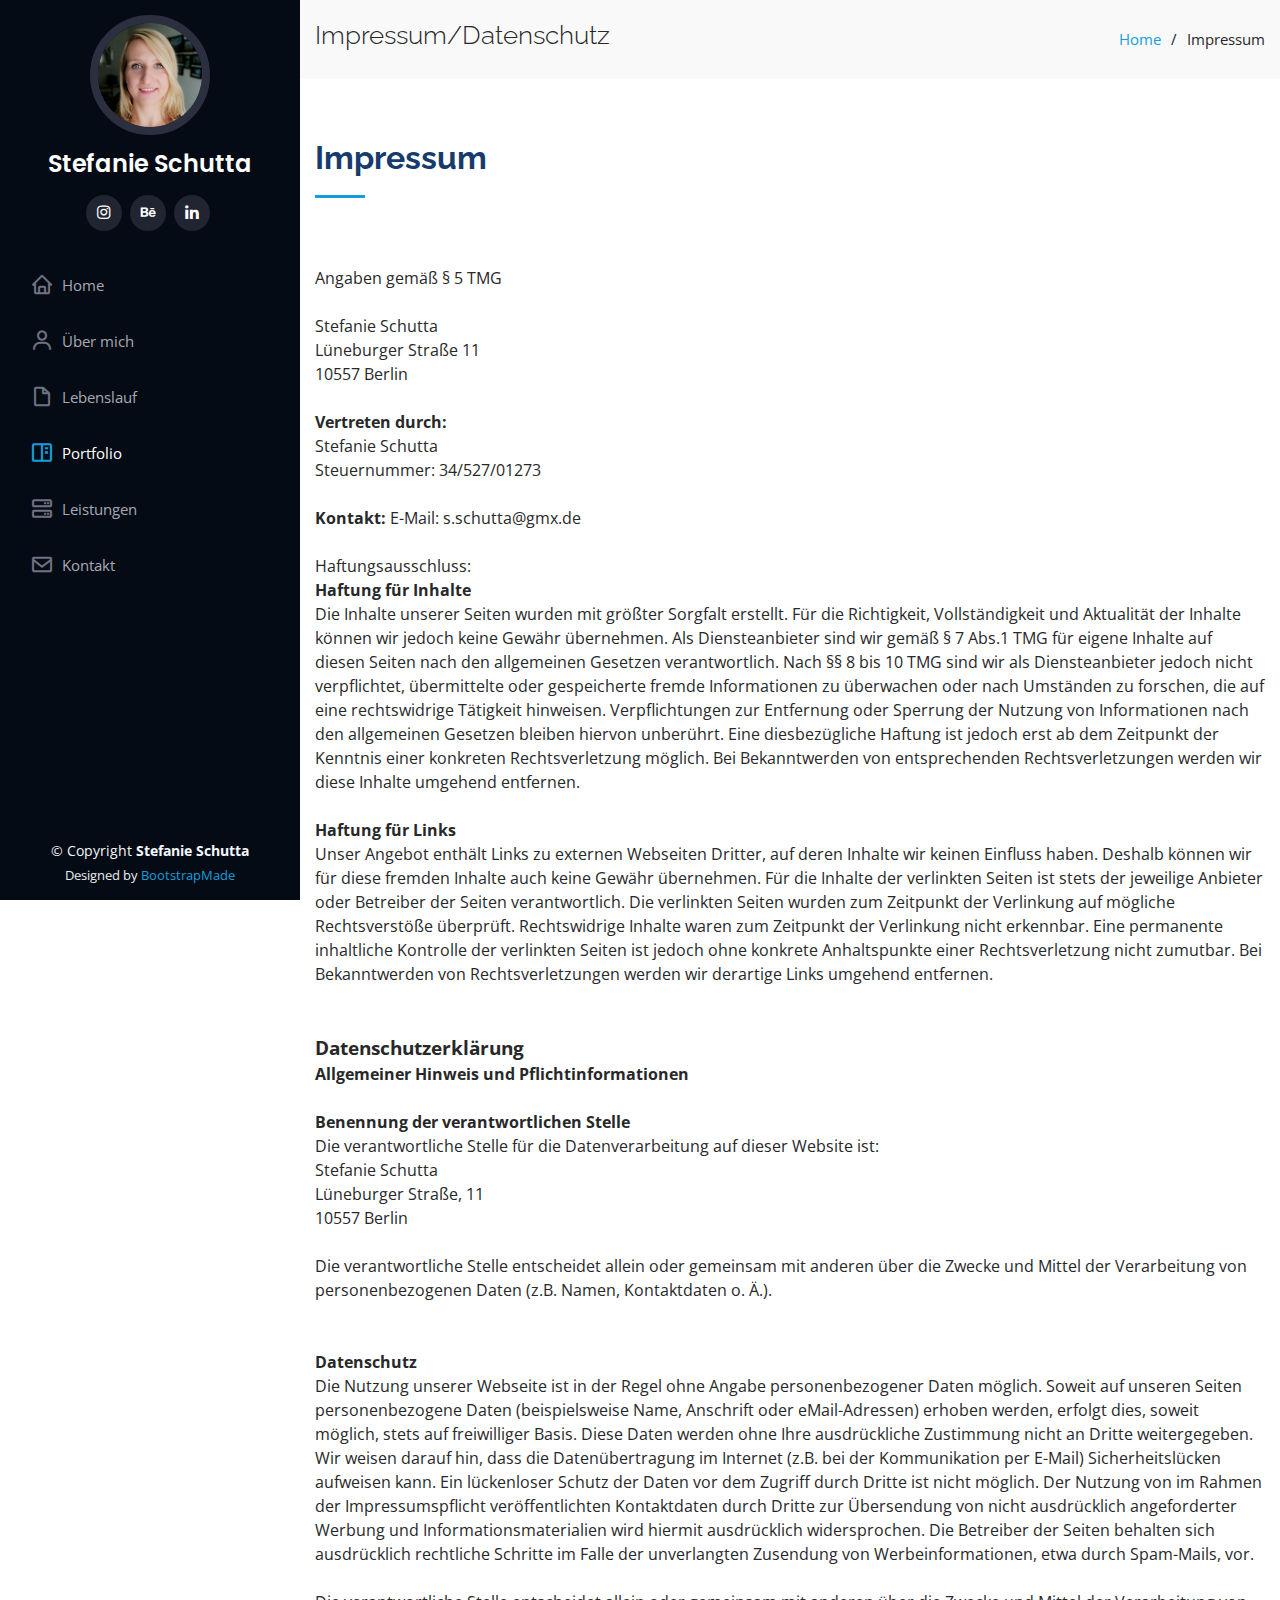
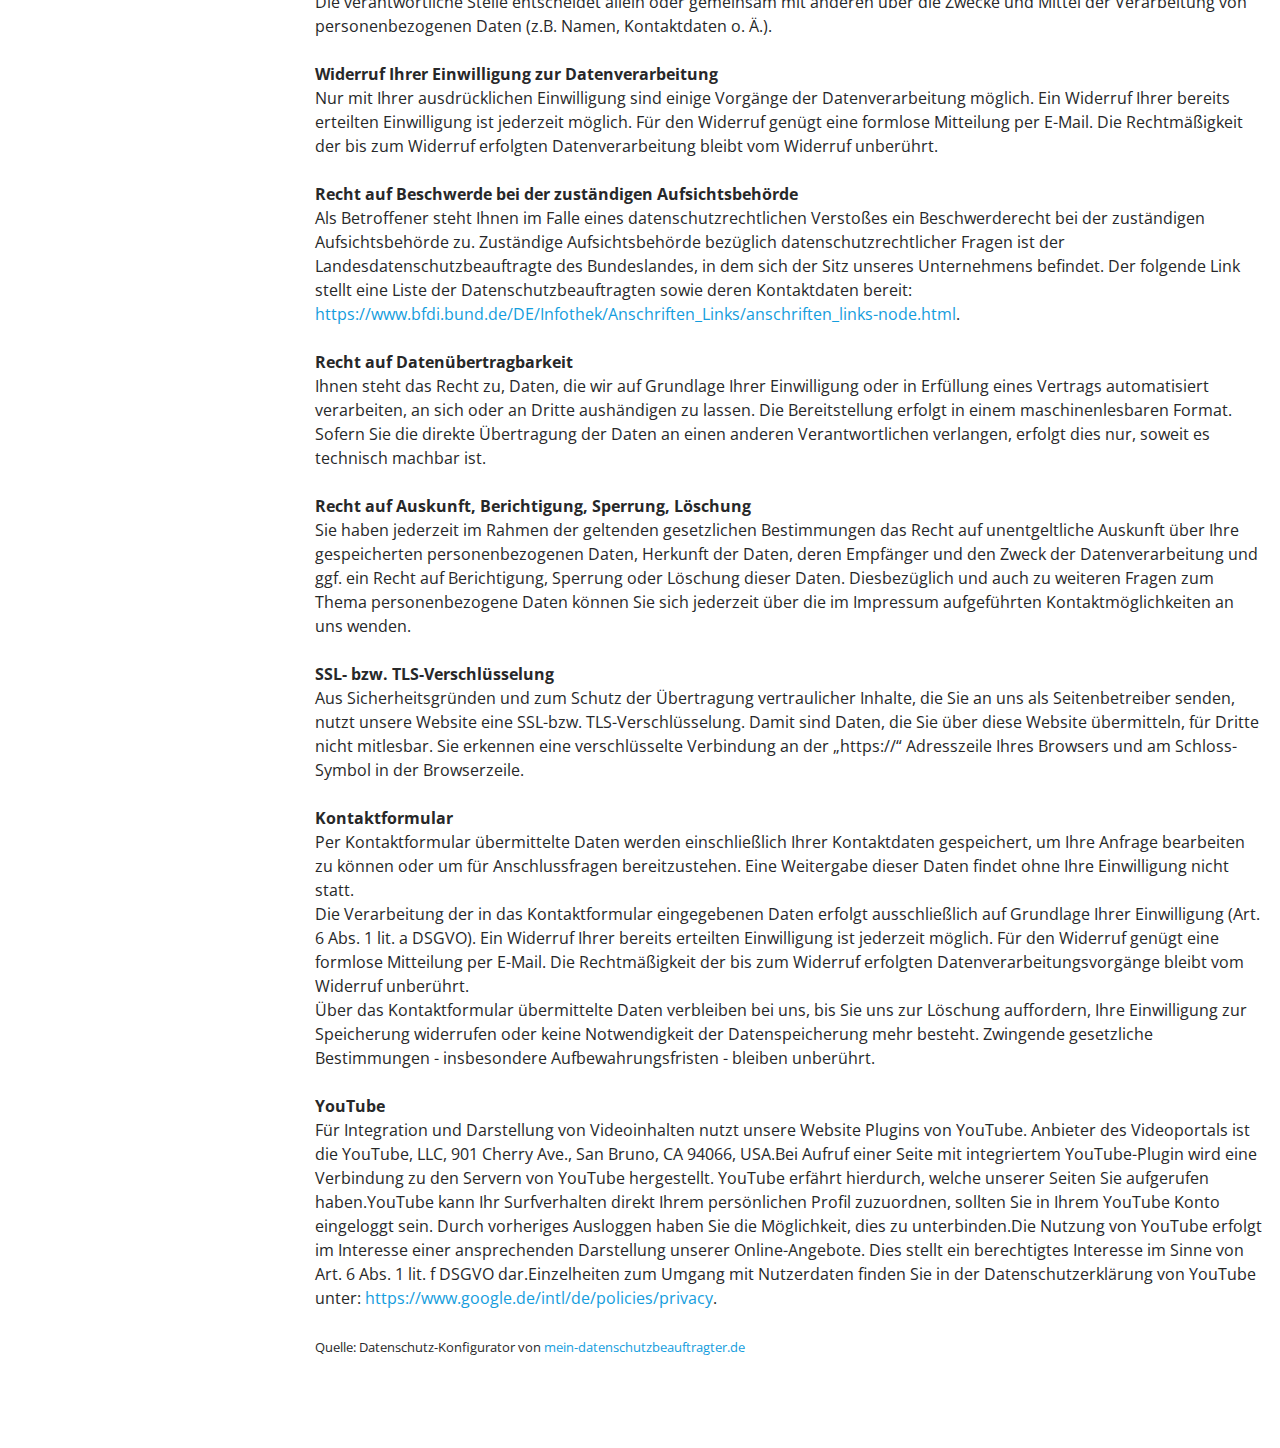
==== commit b1e1d49b: "Update impressum.html" ====
--- a/impressum.html
+++ b/impressum.html
@@ -134,9 +134,8 @@
       <p>Die verantwortliche Stelle für die Datenverarbeitung auf dieser Website ist:</p>
       <p><span id="s3-t-ansprechpartner">Stefanie Schutta</span><br><span
           id="s3-t-strasse">Lüneburger Straße, 11</span><br><span id="s3-t-plz">10557</span> <span id="s3-t-ort">Berlin</span>
-          <br>
-      </p>
-      <p></p>
+          </p>
+    <br>
       <p>Die verantwortliche Stelle entscheidet allein oder gemeinsam mit anderen über die Zwecke und Mittel der Verarbeitung
         von personenbezogenen Daten (z.B. Namen, Kontaktdaten o. Ä.).</p>
         <br><br>
